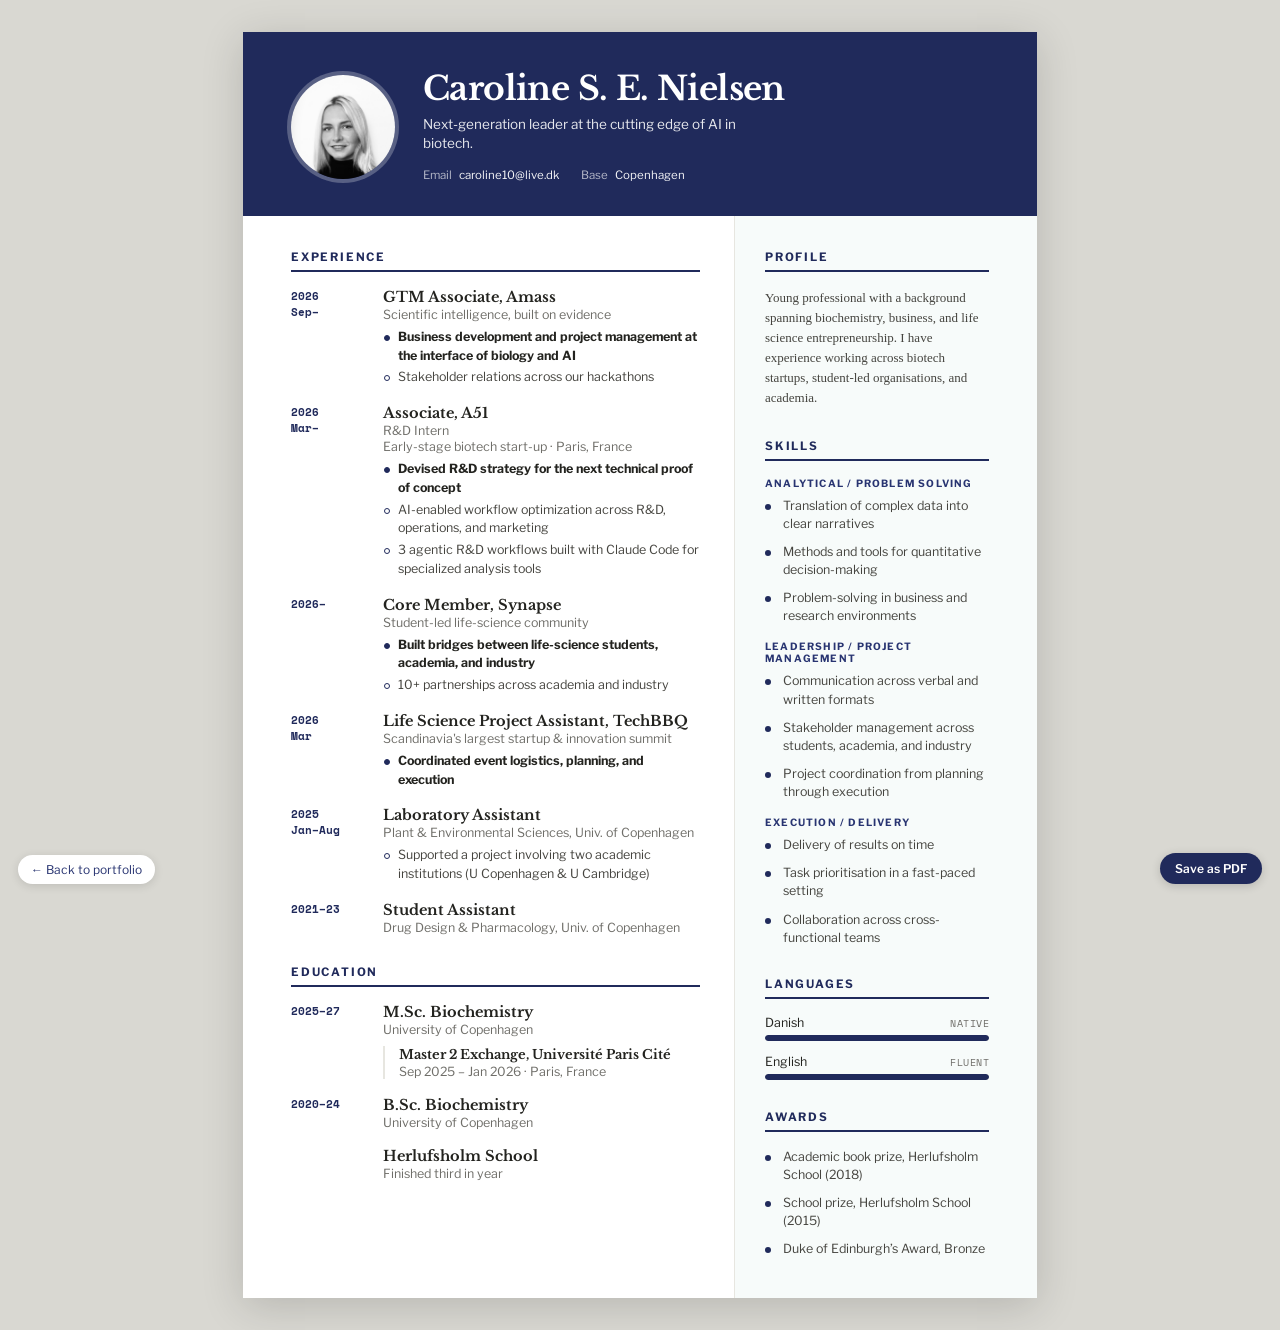
==== docs/cv.html @ 756bc659 "Give the three awards their own block on both pages The single 2018 book-prize tile only held one aw" ====
<!DOCTYPE html>
<html lang="en">
<head>
<meta charset="utf-8" />
<meta name="viewport" content="width=device-width, initial-scale=1" />
<title>Caroline S. E. Nielsen — CV</title>
<link rel="preconnect" href="https://fonts.googleapis.com" />
<link rel="preconnect" href="https://fonts.gstatic.com" crossorigin />
<link href="https://fonts.googleapis.com/css2?family=Libre+Franklin:wght@400;500;600;700&family=Libre+Baskerville:ital,wght@0,400;0,700;1,400&family=Space+Mono:wght@400;700&display=swap" rel="stylesheet" />
<style>
  :root {
    --accent: #202A5B;      /* Neon Navy, lightened a step */
    --display: 'Libre Baskerville', Georgia, serif;
    --accent-deep: #283471; /* lighter than --accent so hover stays perceptible */
    --ink: #23231f;
    --ink2: #6f6e69;
    --line: #e7e6e0;
    --paper: #ffffff;
    --sans: 'Libre Franklin', 'Helvetica Neue', Helvetica, Arial, sans-serif;
    --mono: 'Space Mono', monospace;
  }
  * { box-sizing: border-box; }
  html, body { margin: 0; }
  body { background: #d9d8d2; font-family: var(--sans); color: var(--ink);
         padding: 32px; display: flex; justify-content: center; -webkit-font-smoothing: antialiased; }

  .sheet { width: 794px; min-height: 1123px; background: var(--paper);
           box-shadow: 0 8px 40px rgba(0,0,0,.16); position: relative; overflow: hidden; }

  /* ---------- banner ---------- */
  .banner { background: var(--accent); color: #fff; padding: 40px 48px 34px;
            display: flex; gap: 28px; align-items: center; }
  .banner .banner-photo { width: 104px; height: 104px; flex: 0 0 auto; object-fit: cover;
            object-position: 50% 35%; box-shadow: 0 0 0 4px rgba(255,255,255,.25); border-radius: 50%; }
  .banner .banner-photo-fallback { width: 104px; height: 104px; flex: 0 0 auto; border-radius: 50%;
            box-shadow: 0 0 0 4px rgba(255,255,255,.25); display: flex; align-items: center;
            justify-content: center; background: rgba(255,255,255,.18); color: #fff;
            font-family: var(--display); font-size: 34px; font-weight: 700; }
  .banner-name { font-family: var(--display); font-size: 33px; font-weight: 700; line-height: 1.02; letter-spacing: -.6px; }
  .banner-tag { font-size: 13.5px; font-weight: 400; line-height: 1.45;
                color: rgba(255,255,255,.9); margin-top: 9px; max-width: 90%; }
  .banner-contacts { display: flex; flex-wrap: wrap; gap: 8px 22px; margin-top: 14px;
            font-family: var(--sans); font-size: 11.5px; color: rgba(255,255,255,.95); }
  .banner-contacts span { display: inline-flex; align-items: baseline; gap: 7px; }
  .banner-contacts em { font-style: normal; opacity: .7; }

  /* ---------- body grid ---------- */
  .body { display: grid; grid-template-columns: 1.62fr 1fr; gap: 0; }
  .col-main { padding: 34px 34px 40px 48px; }
  .col-rail { padding: 34px 48px 40px 30px; border-left: 1px solid var(--line);
              background: oklch(0.985 0.004 185); }

  .sec { font-size: 11.5px; font-weight: 700; text-transform: uppercase; letter-spacing: 1.8px;
         color: var(--accent); padding-bottom: 6px; border-bottom: 2px solid var(--accent);
         margin: 0 0 16px; }
  .sec.mt { margin-top: 30px; }

  /* timeline entries */
  .entry { display: grid; grid-template-columns: 78px 1fr; gap: 14px; margin-bottom: 17px; }
  .entry:last-child { margin-bottom: 0; }
  .yr { font-family: var(--mono); font-size: 10.5px; font-weight: 700; color: var(--accent);
        line-height: 1.5; padding-top: 1px; }
  .role { font-family: var(--display); font-size: 14.5px; font-weight: 700; color: var(--ink); }
  .org { font-size: 12.5px; color: var(--ink2); margin-top: 1px; }
  .desc { font-size: 12.5px; line-height: 1.5; color: #45443f; margin: 6px 0 0; }
  .desc-list { list-style: none; font-size: 12.5px; line-height: 1.5; color: #45443f; margin: 6px 0 0; padding-left: 0; }
  .desc-list li { position: relative; padding-left: 15px; margin-bottom: 3px; }
  .desc-list li:last-child { margin-bottom: 0; }
  .desc-list li::before { content: ''; position: absolute; left: 1px; top: 7px; width: 4px; height: 4px;
            border-radius: 50%; border: 1.4px solid var(--accent); }
  .desc-list li.main { font-weight: 700; color: var(--ink); }
  .desc-list li.main::before { background: var(--accent); }
  .sub { margin-top: 9px; padding-left: 14px; border-left: 2px solid var(--line); }
  .sub .role { font-size: 13px; }

  /* rail */
  .profile { font-size: 12.5px; line-height: 1.55; color: #45443f; margin: 0; }
  .chips { display: flex; flex-wrap: wrap; gap: 7px; }
  .chip { font-size: 11px; font-weight: 500; padding: 5px 11px; border: 1px solid var(--accent);
          color: var(--accent-deep); border-radius: 999px; background: rgba(255,255,255,.6); white-space: nowrap; }
  .softskills { list-style: none; margin: 0; padding: 0; }
  .softskills li { position: relative; padding-left: 18px; font-size: 12.5px; line-height: 1.45;
          color: #45443f; margin-bottom: 10px; }
  .softskills li:last-child { margin-bottom: 0; }
  .softskills li::before { content: ''; position: absolute; left: 0; top: 7px; width: 6px; height: 6px;
          border-radius: 50%; background: var(--accent); }
  .ss-note { font-family: var(--mono); font-size: 10px; color: var(--ink2); }
  .ss-cat { font-size: 10px; font-weight: 700; text-transform: uppercase; letter-spacing: 1.2px;
            color: var(--accent-deep); margin: 15px 0 8px; }
  .softlist { list-style: none; margin: 0; padding: 0; }
  .softlist li { font-size: 12.5px; line-height: 1.42; color: #45443f; position: relative;
                 padding-left: 16px; margin-bottom: 9px; }
  .softlist li:last-child { margin-bottom: 0; }
  .softlist li::before { content: ''; position: absolute; left: 0; top: 7px; width: 6px; height: 6px;
                 background: var(--accent); border-radius: 50%; }
  .lang { margin-bottom: 13px; }
  .lang:last-child { margin-bottom: 0; }
  .lang-top { display: flex; justify-content: space-between; align-items: baseline;
              font-size: 12.5px; margin-bottom: 5px; }
  .lang-lvl { font-family: var(--mono); font-size: 9.5px; color: var(--ink2); text-transform: uppercase; letter-spacing: .5px; }
  .lang-track { height: 6px; background: #e3e2db; border-radius: 4px; overflow: hidden; }
  .lang-fill { height: 100%; background: var(--accent); border-radius: 4px; }

  .backlink { position: fixed; left: 18px; bottom: 16px; font-family: 'Libre Franklin', sans-serif;
              font-size: 12px; color: var(--accent-deep); text-decoration: none; background: #fff;
              padding: 7px 13px; border-radius: 999px; box-shadow: 0 2px 10px rgba(0,0,0,.12); }
  .backlink:hover { background: var(--accent); color: #fff; }

  .pdf-btn { position: fixed; right: 18px; bottom: 16px; font-family: 'Libre Franklin', sans-serif;
             font-size: 12px; font-weight: 600; color: #fff; background: var(--accent); border: 0;
             cursor: pointer; padding: 8px 15px; border-radius: 999px; box-shadow: 0 2px 10px rgba(0,0,0,.16); }
  .pdf-btn:hover { background: var(--accent-deep); }

  @media print {
    @page { size: A4 portrait; margin: 0; }
    html, body { background: #fff; padding: 0; margin: 0; -webkit-print-color-adjust: exact; print-color-adjust: exact; }
    .sheet { box-shadow: none; width: 100%; min-height: 100vh; }
    .backlink, .pdf-btn { display: none !important; }
    .banner { padding: 28px 48px 24px; }
    .col-main { padding-top: 24px; padding-bottom: 22px; }
    .col-rail { padding-top: 24px; padding-bottom: 22px; }
    .entry { margin-bottom: 12px; }
    .sec { margin-bottom: 12px; }
    .sec.mt { margin-top: 15px; }
    .softskills li { margin-bottom: 7px; }
    .ss-cat { margin-top: 11px; }
    .lang { margin-bottom: 10px; }
  }

  /* ---------- mobile ---------- */
  @media (max-width: 640px) {
    body { padding: 0; }
    .sheet { width: 100%; min-height: 0; box-shadow: none; }
    .banner { flex-direction: column; text-align: center; align-items: center; padding: 30px 22px 26px; }
    .banner-tag, .banner-contacts { max-width: 100%; }
    .banner-contacts { justify-content: center; }
    .body { grid-template-columns: 1fr; }
    .col-main { padding: 26px 22px 20px; }
    .col-rail { padding: 22px 22px 30px; border-left: none; border-top: 1px solid var(--line); background: #fff; }
    .entry { grid-template-columns: 62px 1fr; gap: 12px; }
    .backlink { left: 12px; bottom: 12px; }
    .pdf-btn { right: 12px; bottom: 12px; }
  }
</style>
</head>
<body>
  <main class="sheet">
    <header class="banner">
      <img class="banner-photo" src="caroline-photo.png" alt="Caroline S. E. Nielsen"
           onerror="this.outerHTML='&lt;div class=&quot;banner-photo-fallback&quot; aria-label=&quot;Caroline S. E. Nielsen&quot;&gt;CN&lt;/div&gt;'" />
      <div>
        <div class="banner-name">Caroline S. E. Nielsen</div>
        <div class="banner-tag">Next-generation leader at the cutting edge of AI in biotech.</div>
        <div class="banner-contacts">
          <span><em>Email</em> caroline10@live.dk</span>
          <span><em>Base</em> Copenhagen</span>
        </div>
      </div>
    </header>

    <div class="body">
      <section class="col-main">
        <h2 class="sec">Experience</h2>

        <div class="entry">
          <div class="yr">2026<br />Sep–</div>
          <div>
            <div class="role">GTM Associate, Amass</div>
            <div class="org">Scientific intelligence, built on evidence</div>
            <ul class="desc-list">
              <li class="main">Business development and project management at the interface of biology and AI</li>
              <li>Stakeholder relations across our hackathons</li>
            </ul>
          </div>
        </div>

        <div class="entry">
          <div class="yr">2026<br />Mar–</div>
          <div>
            <div class="role">Associate, A51</div>
            <div class="org">R&amp;D Intern</div>
            <div class="org">Early-stage biotech start-up · Paris, France</div>
            <ul class="desc-list">
              <li class="main">Devised R&amp;D strategy for the next technical proof of concept</li>
              <li>AI-enabled workflow optimization across R&amp;D, operations, and marketing</li>
              <li>3 agentic R&amp;D workflows built with Claude Code for specialized analysis tools</li>
            </ul>
          </div>
        </div>

        <div class="entry">
          <div class="yr">2026–</div>
          <div>
            <div class="role">Core Member, Synapse</div>
            <div class="org">Student-led life-science community</div>
            <ul class="desc-list">
              <li class="main">Built bridges between life-science students, academia, and industry</li>
              <li>10+ partnerships across academia and industry</li>
            </ul>
          </div>
        </div>

        <div class="entry">
          <div class="yr">2026<br />Mar</div>
          <div>
            <div class="role">Life Science Project Assistant, TechBBQ</div>
            <div class="org">Scandinavia's largest startup &amp; innovation summit</div>
            <ul class="desc-list">
              <li class="main">Coordinated event logistics, planning, and execution</li>
            </ul>
          </div>
        </div>

        <div class="entry">
          <div class="yr">2025<br />Jan–Aug</div>
          <div>
            <div class="role">Laboratory Assistant</div>
            <div class="org">Plant &amp; Environmental Sciences, Univ. of Copenhagen</div>
            <ul class="desc-list">
              <li>Supported a project involving two academic institutions (U Copenhagen &amp; U Cambridge)</li>
            </ul>
          </div>
        </div>

        <div class="entry">
          <div class="yr">2021–23</div>
          <div>
            <div class="role">Student Assistant</div>
            <div class="org">Drug Design &amp; Pharmacology, Univ. of Copenhagen</div>
          </div>
        </div>

        <h2 class="sec mt">Education</h2>

        <div class="entry">
          <div class="yr">2025–27</div>
          <div>
            <div class="role">M.Sc. Biochemistry</div>
            <div class="org">University of Copenhagen</div>
            <div class="sub">
              <div class="role">Master 2 Exchange, Université Paris Cité</div>
              <div class="org">Sep 2025 – Jan 2026 · Paris, France</div>
            </div>
          </div>
        </div>

        <div class="entry">
          <div class="yr">2020–24</div>
          <div>
            <div class="role">B.Sc. Biochemistry</div>
            <div class="org">University of Copenhagen</div>
          </div>
        </div>

        <div class="entry">
          <div class="yr"></div>
          <div>
            <div class="role">Herlufsholm School</div>
            <div class="org">Finished third in year</div>
          </div>
        </div>
      </section>

      <aside class="col-rail">
        <h2 class="sec">Profile</h2>
        <p class="profile" style="font-family: 'Helvetica Neue'; font-size: 13px;">Young professional with a background spanning biochemistry, business, and life science entrepreneurship. I have experience working across biotech startups, student-led organisations, and academia.</p>

        <h2 class="sec mt">Skills</h2>

        <div class="ss-cat">Analytical / Problem solving</div>
        <ul class="softskills">
          <li>Translation of complex data into clear narratives</li>
          <li>Methods and tools for quantitative decision-making</li>
          <li>Problem-solving in business and research environments</li>
        </ul>

        <div class="ss-cat">Leadership / Project management</div>
        <ul class="softskills">
          <li>Communication across verbal and written formats</li>
          <li>Stakeholder management across students, academia, and industry</li>
          <li>Project coordination from planning through execution</li>
        </ul>

        <div class="ss-cat">Execution / Delivery</div>
        <ul class="softskills">
          <li>Delivery of results on time</li>
          <li>Task prioritisation in a fast-paced setting</li>
          <li>Collaboration across cross-functional teams</li>
        </ul>

        <h2 class="sec mt">Languages</h2>
        <div class="lang">
          <div class="lang-top"><span>Danish</span><span class="lang-lvl">Native</span></div>
          <div class="lang-track"><div class="lang-fill" style="width:100%"></div></div>
        </div>
        <div class="lang">
          <div class="lang-top"><span>English</span><span class="lang-lvl">Fluent</span></div>
          <div class="lang-track"><div class="lang-fill" style="width:100%"></div></div>
        </div>

        <h2 class="sec mt">Awards</h2>
        <ul class="softskills">
          <li>Academic book prize, Herlufsholm School (2018)</li>
          <li>School prize, Herlufsholm School (2015)</li>
          <li>Duke of Edinburgh&rsquo;s Award, Bronze</li>
        </ul>
      </aside>
    </div>
  </main>

  <a class="backlink" href="index.html">← Back to portfolio</a>
  <button class="pdf-btn" onclick="window.print()">Save as PDF</button>
</body>
</html>
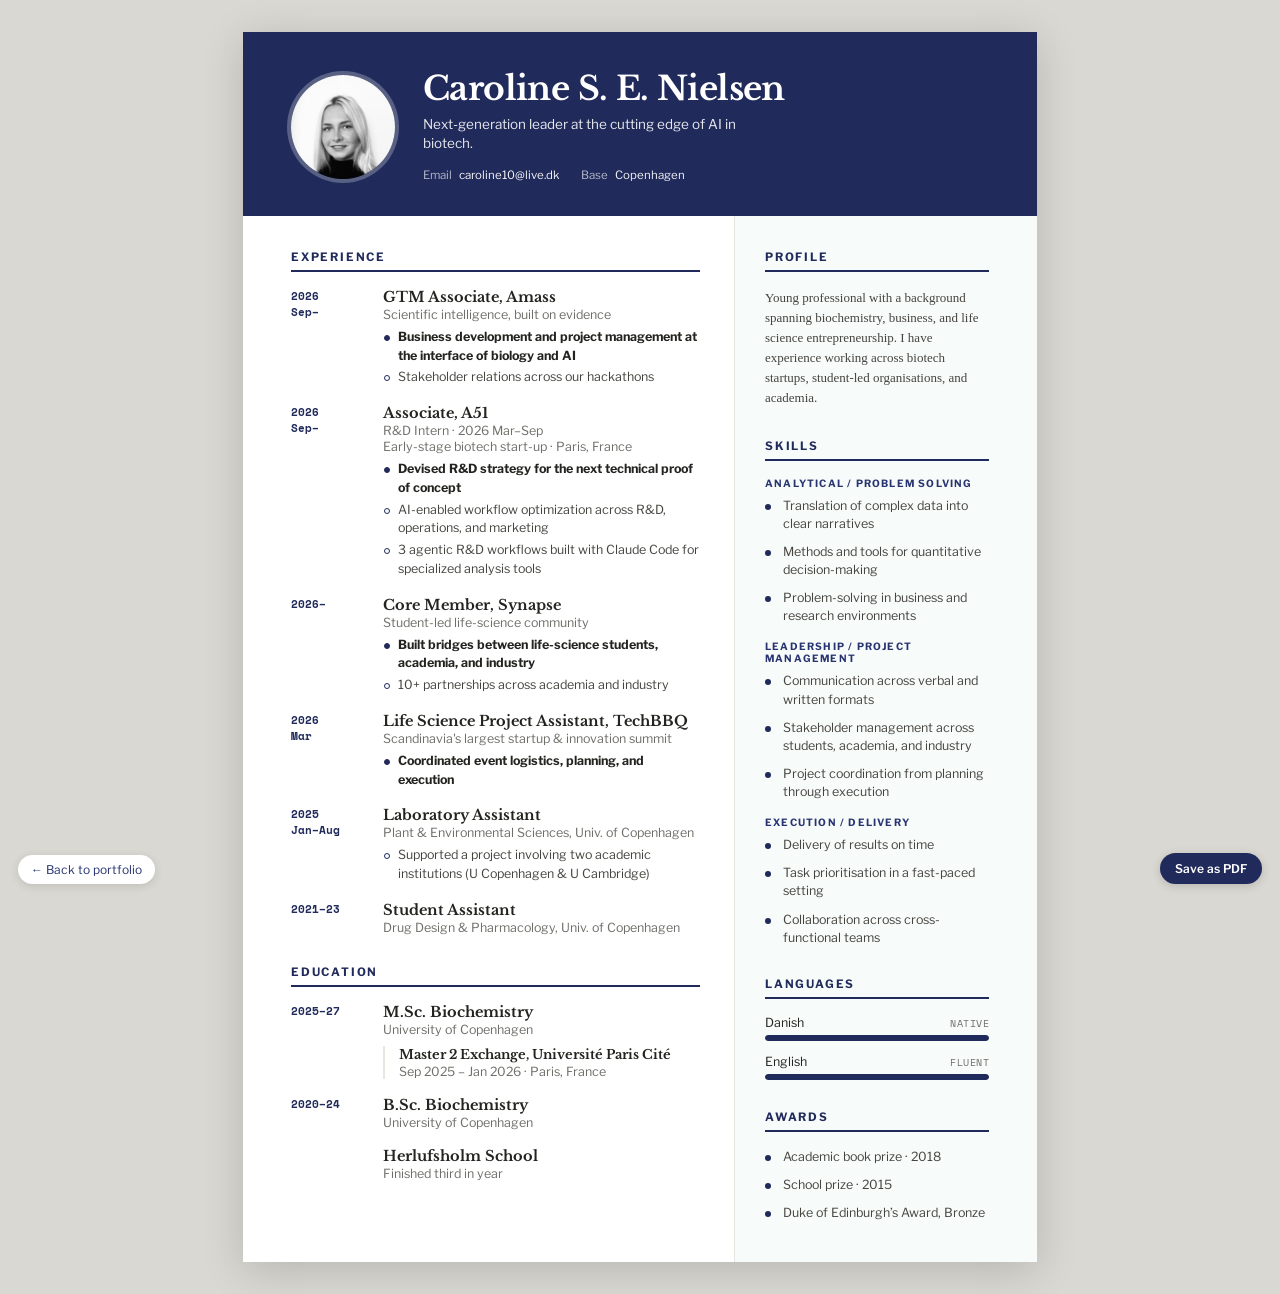
==== commit bb50394d: "Date the two A51 spans and put award years in the titles The A51 entry now carries a date for each r" ====
--- a/docs/cv.html
+++ b/docs/cv.html
@@ -175,10 +175,10 @@
         </div>
 
         <div class="entry">
-          <div class="yr">2026<br />Mar–</div>
+          <div class="yr">2026<br />Sep–</div>
           <div>
             <div class="role">Associate, A51</div>
-            <div class="org">R&amp;D Intern</div>
+            <div class="org">R&amp;D Intern · 2026 Mar–Sep</div>
             <div class="org">Early-stage biotech start-up · Paris, France</div>
             <ul class="desc-list">
               <li class="main">Devised R&amp;D strategy for the next technical proof of concept</li>
@@ -300,8 +300,8 @@
 
         <h2 class="sec mt">Awards</h2>
         <ul class="softskills">
-          <li>Academic book prize, Herlufsholm School (2018)</li>
-          <li>School prize, Herlufsholm School (2015)</li>
+          <li>Academic book prize · 2018</li>
+          <li>School prize · 2015</li>
           <li>Duke of Edinburgh&rsquo;s Award, Bronze</li>
         </ul>
       </aside>
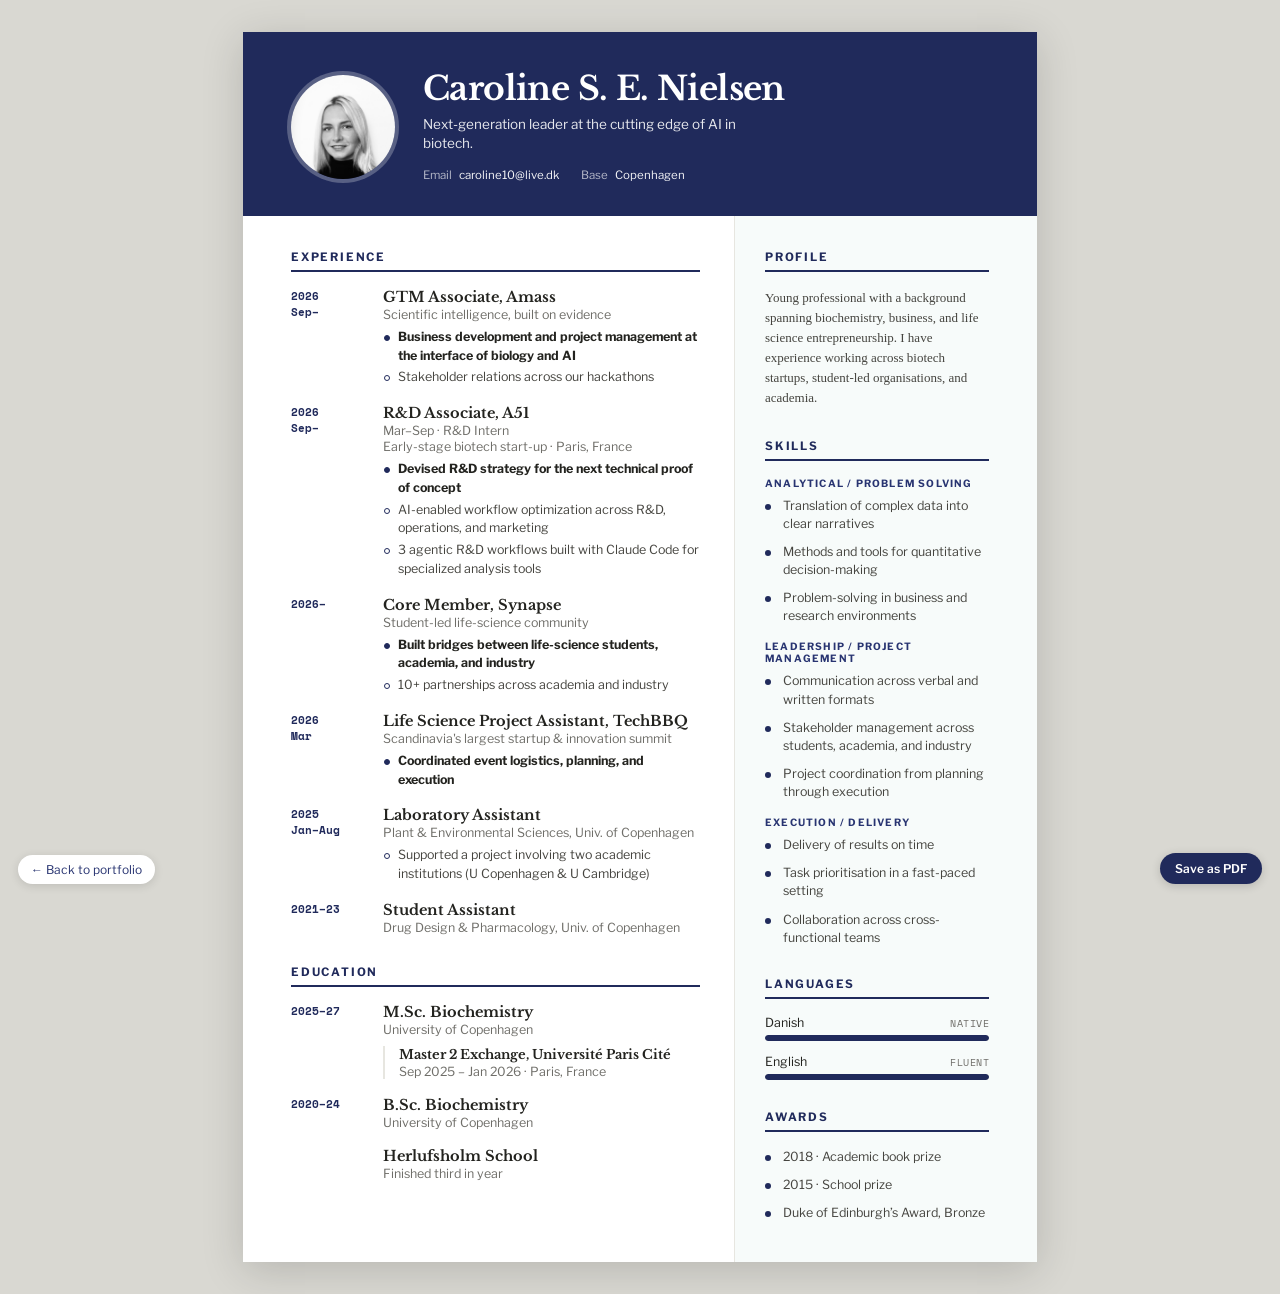
==== commit c38eddb0: "Split the A51 roles and give each award its own box The A51 entry leads with the associate role and " ====
--- a/docs/cv.html
+++ b/docs/cv.html
@@ -177,8 +177,8 @@
         <div class="entry">
           <div class="yr">2026<br />Sep–</div>
           <div>
-            <div class="role">Associate, A51</div>
-            <div class="org">R&amp;D Intern · 2026 Mar–Sep</div>
+            <div class="role">R&amp;D Associate, A51</div>
+            <div class="org">Mar–Sep · R&amp;D Intern</div>
             <div class="org">Early-stage biotech start-up · Paris, France</div>
             <ul class="desc-list">
               <li class="main">Devised R&amp;D strategy for the next technical proof of concept</li>
@@ -300,8 +300,8 @@
 
         <h2 class="sec mt">Awards</h2>
         <ul class="softskills">
-          <li>Academic book prize · 2018</li>
-          <li>School prize · 2015</li>
+          <li>2018 · Academic book prize</li>
+          <li>2015 · School prize</li>
           <li>Duke of Edinburgh&rsquo;s Award, Bronze</li>
         </ul>
       </aside>
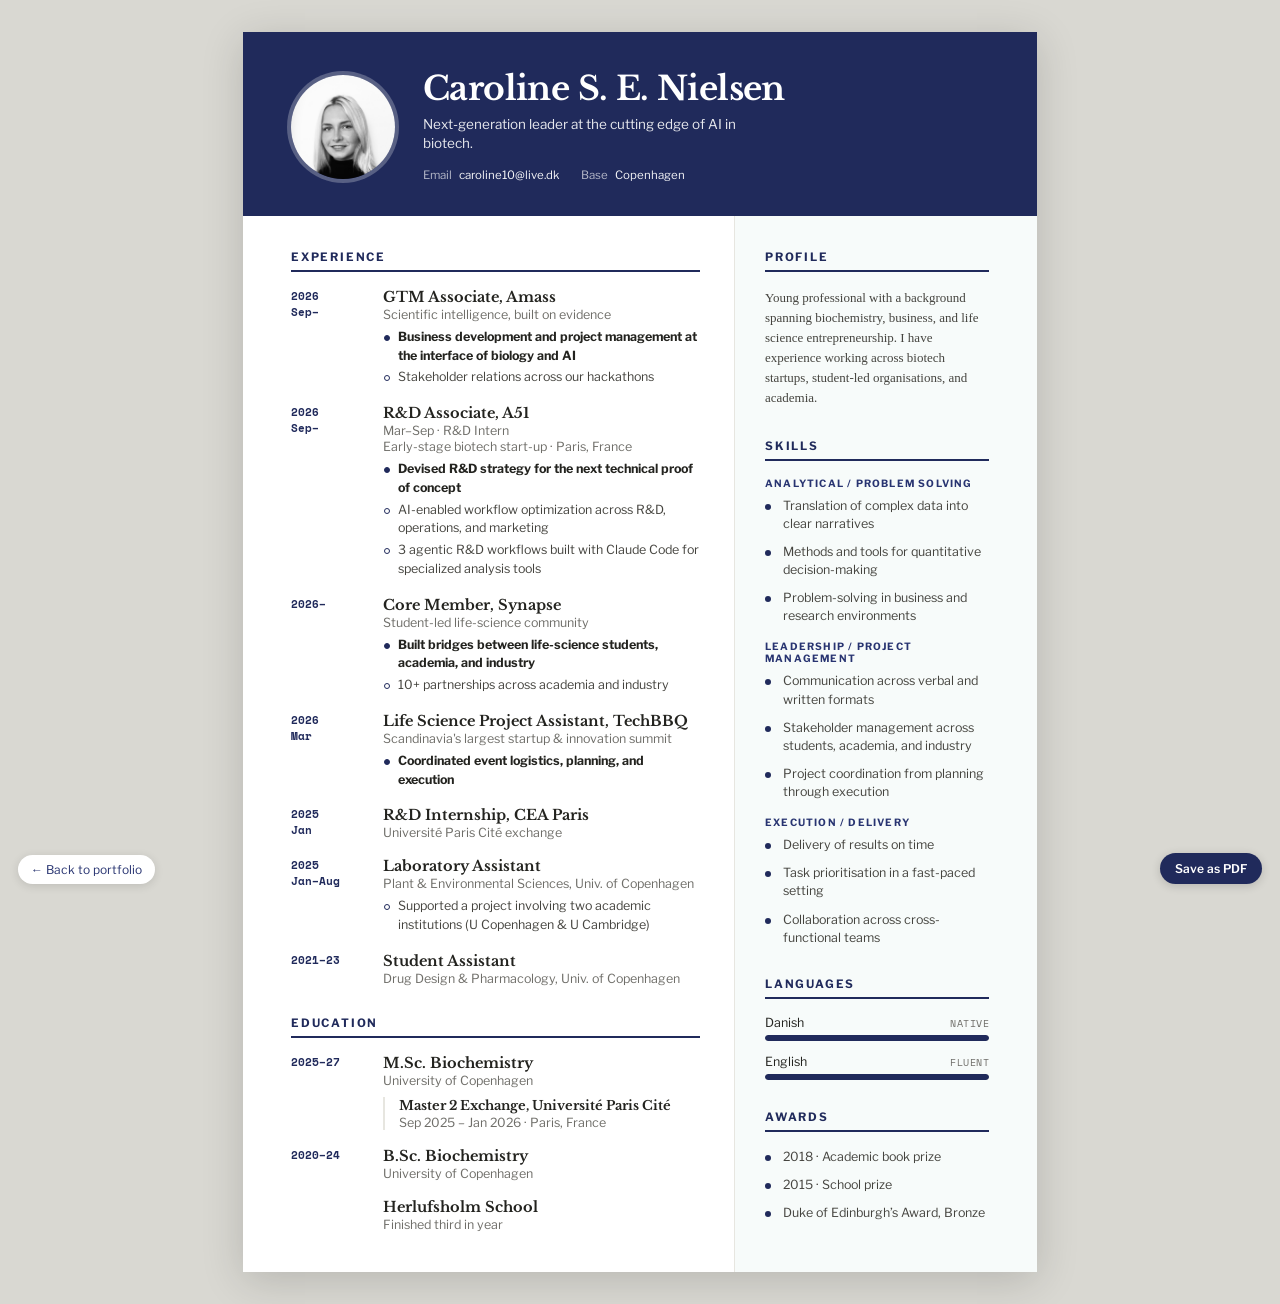
==== commit eda0b6ee: "Keep the education lines unwrapped and add the CEA internship to the CV The education card is only t" ====
--- a/docs/cv.html
+++ b/docs/cv.html
@@ -212,6 +212,14 @@
         </div>
 
         <div class="entry">
+          <div class="yr">2025<br />Jan</div>
+          <div>
+            <div class="role">R&amp;D Internship, CEA Paris</div>
+            <div class="org">Université Paris Cité exchange</div>
+          </div>
+        </div>
+
+        <div class="entry">
           <div class="yr">2025<br />Jan–Aug</div>
           <div>
             <div class="role">Laboratory Assistant</div>
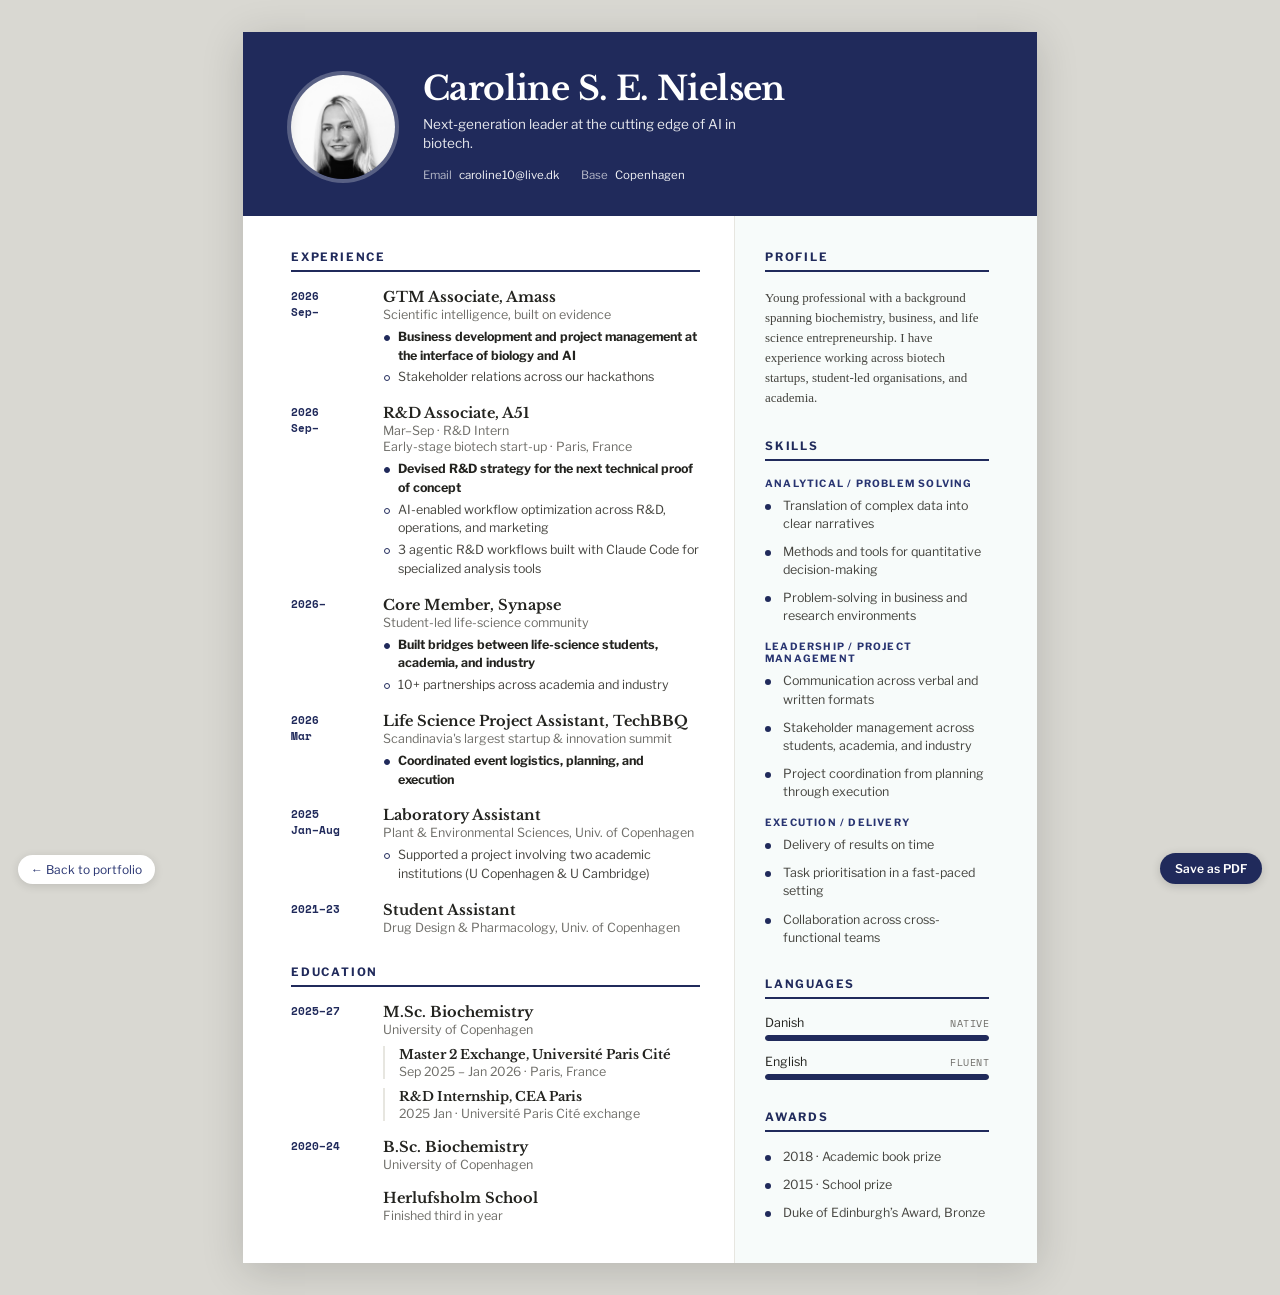
==== commit 64314084: "Move the CEA internship under the Paris exchange in Education It sat in Experience; it belongs besid" ====
--- a/docs/cv.html
+++ b/docs/cv.html
@@ -212,14 +212,6 @@
         </div>
 
         <div class="entry">
-          <div class="yr">2025<br />Jan</div>
-          <div>
-            <div class="role">R&amp;D Internship, CEA Paris</div>
-            <div class="org">Université Paris Cité exchange</div>
-          </div>
-        </div>
-
-        <div class="entry">
           <div class="yr">2025<br />Jan–Aug</div>
           <div>
             <div class="role">Laboratory Assistant</div>
@@ -248,6 +240,10 @@
             <div class="sub">
               <div class="role">Master 2 Exchange, Université Paris Cité</div>
               <div class="org">Sep 2025 – Jan 2026 · Paris, France</div>
+            </div>
+            <div class="sub">
+              <div class="role">R&amp;D Internship, CEA Paris</div>
+              <div class="org">2025 Jan · Université Paris Cité exchange</div>
             </div>
           </div>
         </div>
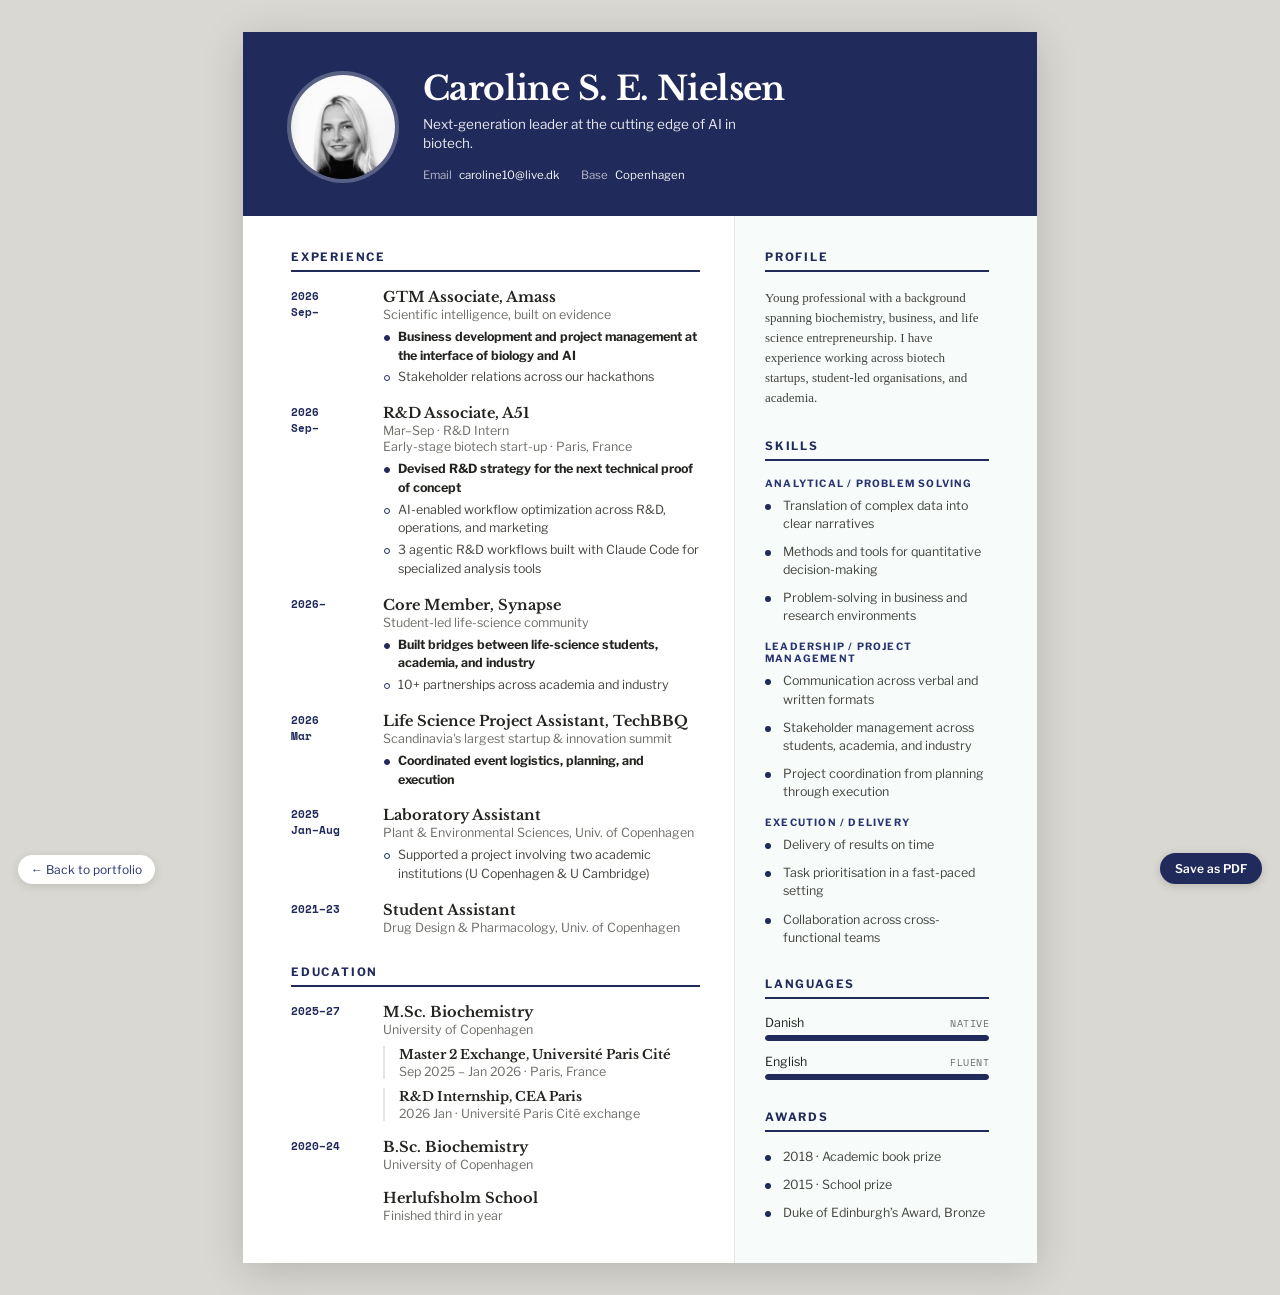
==== commit 93cd95be: "Date the CEA internship Jan 2026 on both pages Jan 2025 put it eight months before the Paris exchang" ====
--- a/docs/cv.html
+++ b/docs/cv.html
@@ -243,7 +243,7 @@
             </div>
             <div class="sub">
               <div class="role">R&amp;D Internship, CEA Paris</div>
-              <div class="org">2025 Jan · Université Paris Cité exchange</div>
+              <div class="org">2026 Jan · Université Paris Cité exchange</div>
             </div>
           </div>
         </div>
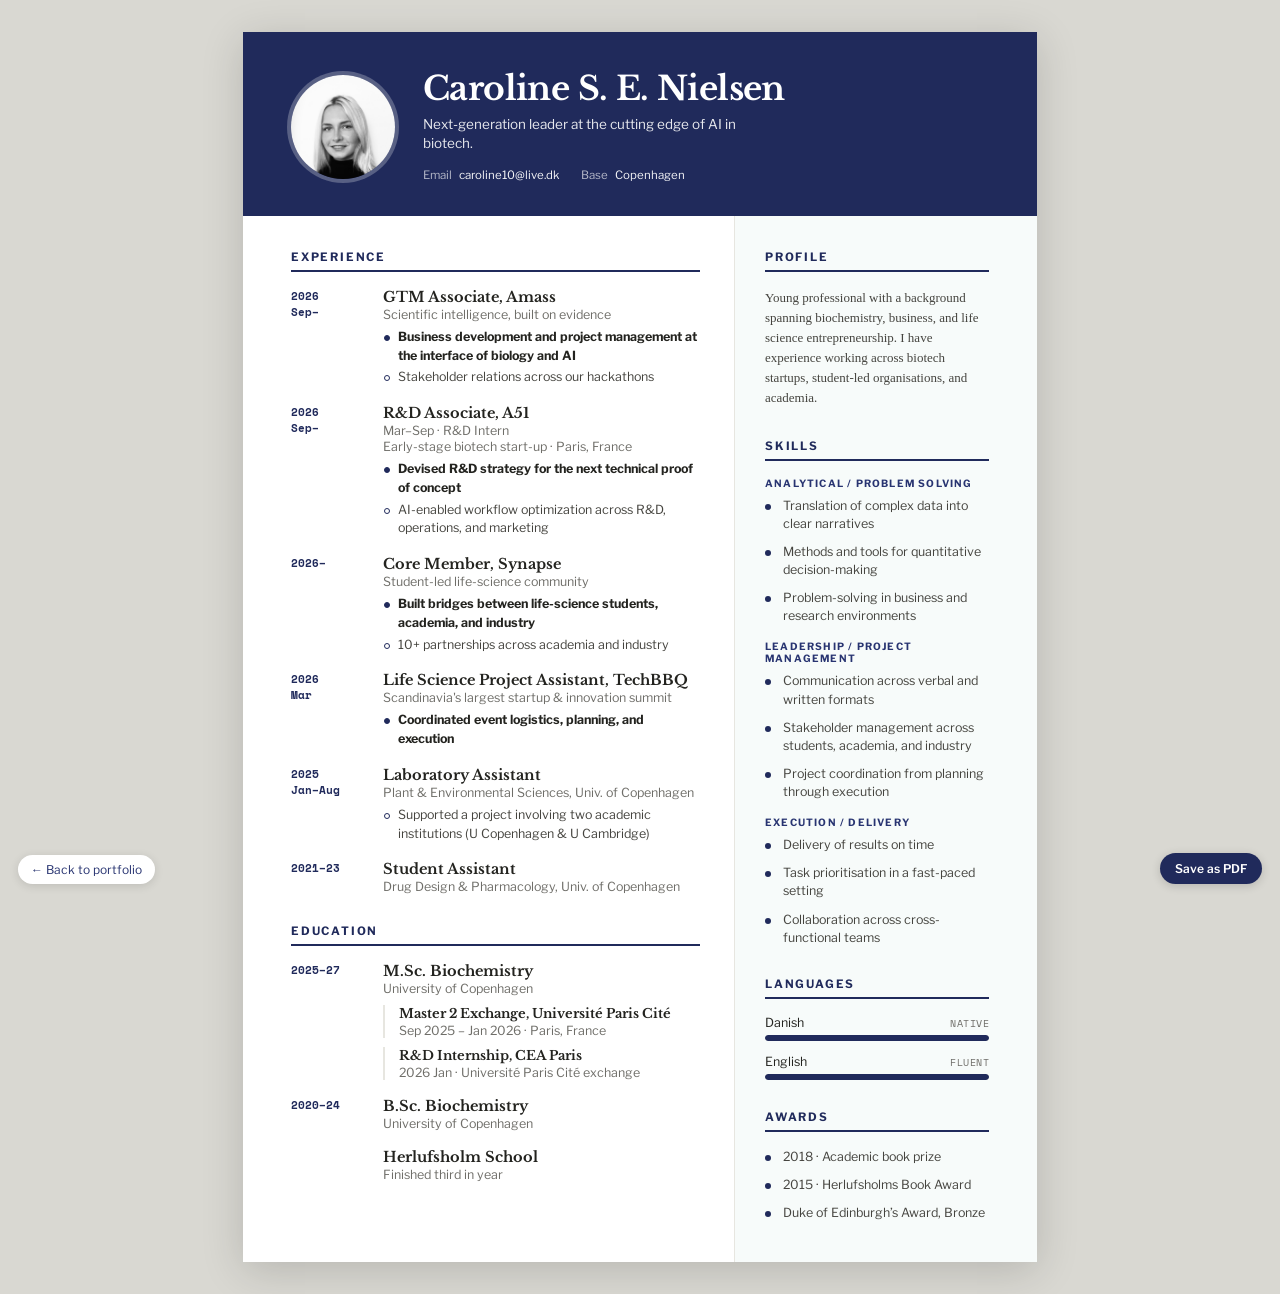
==== commit 33c13e75: "Name the 2015 award and drop the Claude Code bullet from the CV The 2015 prize is Herlufsholms Book " ====
--- a/docs/cv.html
+++ b/docs/cv.html
@@ -183,7 +183,6 @@
             <ul class="desc-list">
               <li class="main">Devised R&amp;D strategy for the next technical proof of concept</li>
               <li>AI-enabled workflow optimization across R&amp;D, operations, and marketing</li>
-              <li>3 agentic R&amp;D workflows built with Claude Code for specialized analysis tools</li>
             </ul>
           </div>
         </div>
@@ -305,7 +304,7 @@
         <h2 class="sec mt">Awards</h2>
         <ul class="softskills">
           <li>2018 · Academic book prize</li>
-          <li>2015 · School prize</li>
+          <li>2015 · Herlufsholms Book Award</li>
           <li>Duke of Edinburgh&rsquo;s Award, Bronze</li>
         </ul>
       </aside>
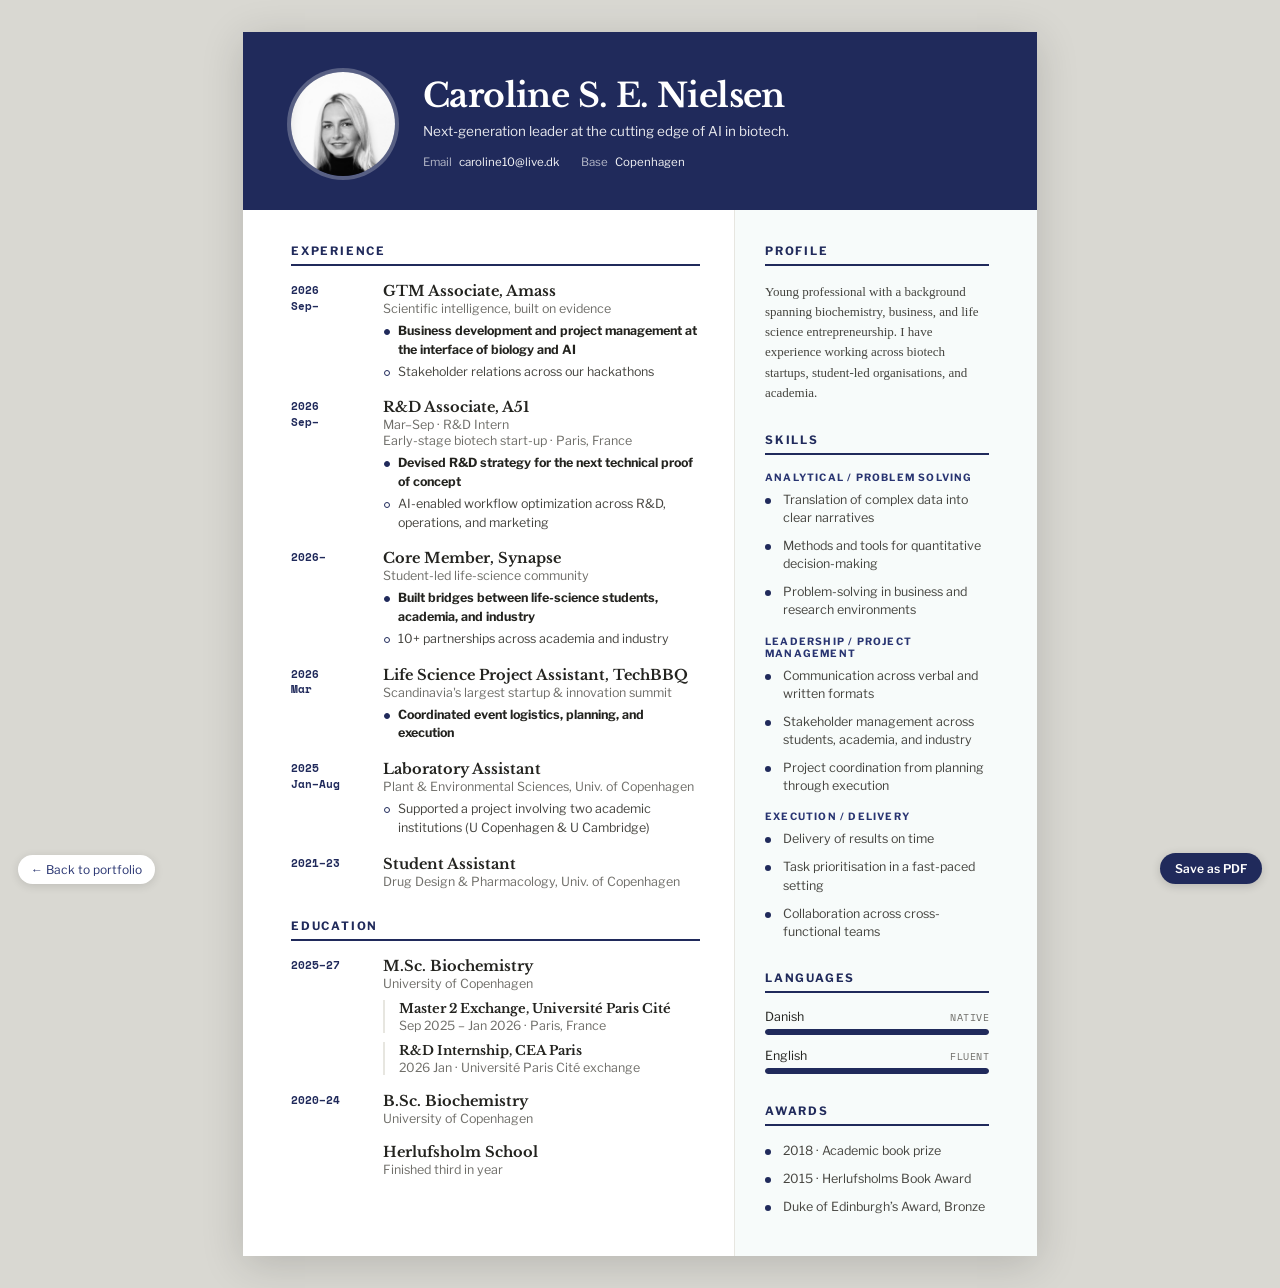
==== commit 29e37f34: "Keep the CV tagline on one line A max-width of 90% held the tagline 23px narrower than the text it h" ====
--- a/docs/cv.html
+++ b/docs/cv.html
@@ -37,8 +37,12 @@
             justify-content: center; background: rgba(255,255,255,.18); color: #fff;
             font-family: var(--display); font-size: 34px; font-weight: 700; }
   .banner-name { font-family: var(--display); font-size: 33px; font-weight: 700; line-height: 1.02; letter-spacing: -.6px; }
+  /* the tagline needs the full column to stay on one line; the 90% cap left
+     it 23px short. Narrow phones step the type down instead of wrapping. */
   .banner-tag { font-size: 13.5px; font-weight: 400; line-height: 1.45;
-                color: rgba(255,255,255,.9); margin-top: 9px; max-width: 90%; }
+                color: rgba(255,255,255,.9); margin-top: 9px; max-width: 100%; }
+  @media (max-width: 420px) { .banner-tag { font-size: 12.5px; } }
+  @media (max-width: 360px) { .banner-tag { font-size: 10.5px; } }
   .banner-contacts { display: flex; flex-wrap: wrap; gap: 8px 22px; margin-top: 14px;
             font-family: var(--sans); font-size: 11.5px; color: rgba(255,255,255,.95); }
   .banner-contacts span { display: inline-flex; align-items: baseline; gap: 7px; }
